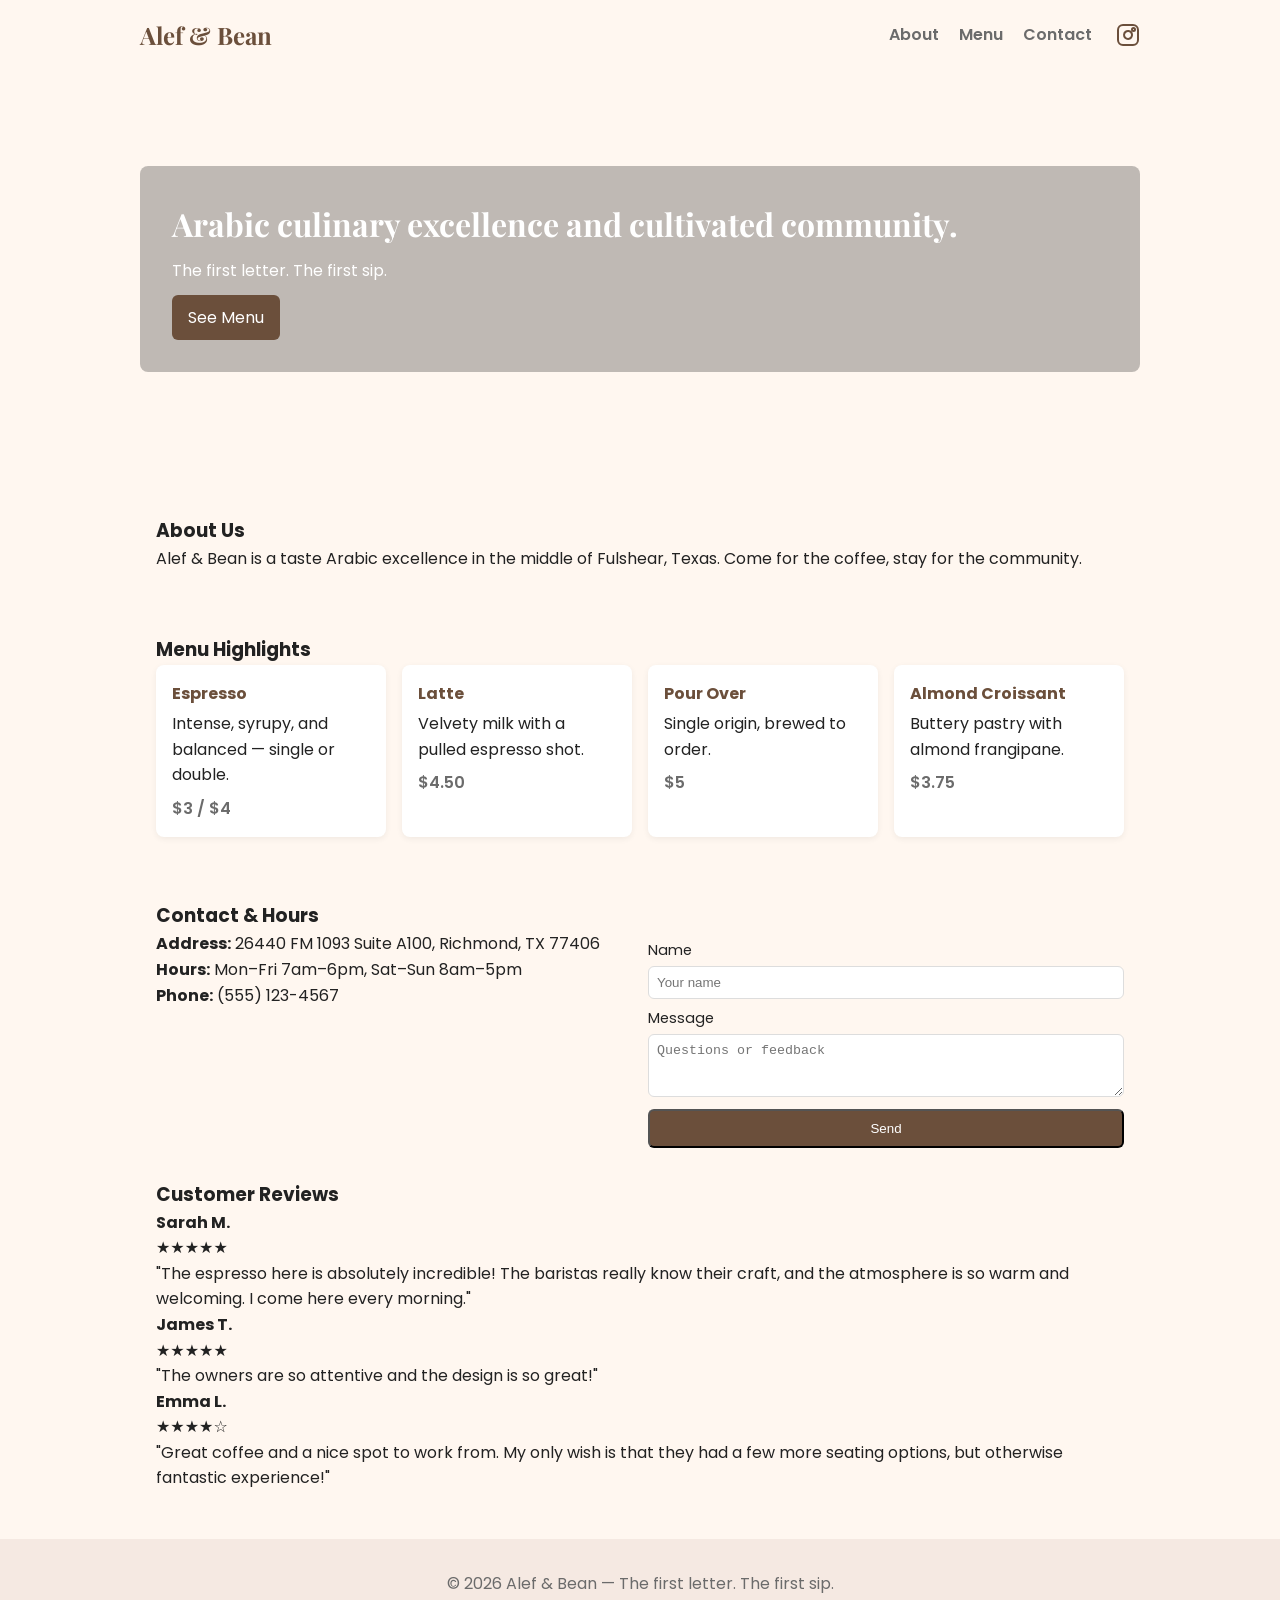
==== index.html @ 05bed170 "slogan" ====
<!doctype html>
<html lang="en">
<head>
  <meta charset="utf-8">
  <meta name="viewport" content="width=device-width,initial-scale=1">
  <title>Alef & Bean Coffee</title>
  <link rel="preconnect" href="https://fonts.gstatic.com" crossorigin>
  <link href="https://fonts.googleapis.com/css2?family=Playfair+Display:wght@600&family=Poppins:wght@300;400;600&display=swap" rel="stylesheet">
  <link rel="stylesheet" href="styles.css">
</head>
<body>
  <header class="site-header">
    <div class="container header-inner">
      <h1 class="brand">Alef & Bean</h1>
      <nav class="nav">
        <a href="#about">About</a>
        <a href="menu.html">Menu</a>
        <a href="#contact">Contact</a>
      </nav>
      <a href="https://www.instagram.com/alefandbean/" class="social-link instagram-link" target="_blank" rel="noopener noreferrer">
        <svg width="24" height="24" viewBox="0 0 24 24" fill="none" stroke="currentColor" stroke-width="2" stroke-linecap="round" stroke-linejoin="round">
          <rect x="2" y="2" width="20" height="20" rx="5" ry="5"></rect>
          <path d="M16 11.37A4 4 0 1 1 12.63 8 4 4 0 0 1 16 11.37z"></path>
          <circle cx="17.5" cy="6.5" r="1.5"></circle>
        </svg>
      </a>
    </div>
  </header>

  <section class="hero">
    <div class="hero-content container">
      <h2>Arabic culinary excellence and cultivated community.</h2>
      <p>The first letter. The first sip.</p>
      <a class="btn" href="#menu">See Menu</a>
    </div>
  </section>

  <main class="container">
    <section id="about" class="about">
      <h3>About Us</h3>
      <p>Alef & Bean is a taste Arabic excellence in the middle of Fulshear, Texas. Come for the coffee, stay for the community.</p>
    </section>

    <section id="menu" class="menu">
      <h3>Menu Highlights</h3>
      <div class="grid">
        <div class="card">
          <h4>Espresso</h4>
          <p>Intense, syrupy, and balanced — single or double.</p>
          <span class="price">$3 / $4</span>
        </div>
        <div class="card">
          <h4>Latte</h4>
          <p>Velvety milk with a pulled espresso shot.</p>
          <span class="price">$4.50</span>
        </div>
        <div class="card">
          <h4>Pour Over</h4>
          <p>Single origin, brewed to order.</p>
          <span class="price">$5</span>
        </div>
        <div class="card">
          <h4>Almond Croissant</h4>
          <p>Buttery pastry with almond frangipane.</p>
          <span class="price">$3.75</span>
        </div>
      </div>
    </section>

    <section id="contact" class="contact">
      <h3>Contact & Hours</h3>
      <div class="contact-grid">
        <div>
          <p><strong>Address:</strong> 26440 FM 1093 Suite A100, Richmond, TX 77406</p>
          <p><strong>Hours:</strong> Mon–Fri 7am–6pm, Sat–Sun 8am–5pm</p>
          <p><strong>Phone:</strong> (555) 123-4567</p>
        </div>
        <form class="contact-form" onsubmit="alert('Thanks — this is a demo form.'); return false;">
          <label for="name">Name</label>
          <input id="name" name="name" type="text" placeholder="Your name">
          <label for="message">Message</label>
          <textarea id="message" name="message" rows="3" placeholder="Questions or feedback"></textarea>
          <button class="btn" type="submit">Send</button>
        </form>
      </div>
    </section>

    <section id="reviews" class="reviews">
      <h3>Customer Reviews</h3>
      <div class="reviews-grid">
        <div class="review-card">
          <div class="review-header">
            <h4>Sarah M.</h4>
            <div class="stars">★★★★★</div>
          </div>
          <p>"The espresso here is absolutely incredible! The baristas really know their craft, and the atmosphere is so warm and welcoming. I come here every morning."</p>
        </div>
        <div class="review-card">
          <div class="review-header">
            <h4>James T.</h4>
            <div class="stars">★★★★★</div>
          </div>
          <p>"The owners are so attentive and the design is so great!"</p>
        </div>
        <div class="review-card">
          <div class="review-header">
            <h4>Emma L.</h4>
            <div class="stars">★★★★☆</div>
          </div>
          <p>"Great coffee and a nice spot to work from. My only wish is that they had a few more seating options, but otherwise fantastic experience!"</p>
        </div>
      </div>
    </section>
  </main>

  <footer class="site-footer">
    <div class="container">
      <p>© <span id="year"></span> Alef & Bean — The first letter. The first sip.</p>
    </div>
  </footer>

  <script>
    document.getElementById('year').textContent = new Date().getFullYear();
  </script>
</body>
</html>
---- styles.css ----
/* Basic reset */
*{box-sizing:border-box;margin:0;padding:0}
:root{
  --bg:#fff7f0;
  --accent:#6b4f3b;
  --muted:#6b6b6b;
  --card:#fff;
}
body{font-family:'Poppins',system-ui,-apple-system,Segoe UI,Roboto,'Helvetica Neue',Arial;line-height:1.6;color:#222;background:var(--bg)}
.container{max-width:1000px;margin:0 auto;padding:1rem}
.header-inner{display:flex;align-items:center;justify-content:space-between;padding:1rem 0 1rem 0;padding-right:3rem;position:relative}
.brand{font-family:'Playfair Display',serif;font-size:1.5rem;color:var(--accent)}
.nav a{margin-left:1rem;color:var(--muted);text-decoration:none;font-weight:600}
.social-link{position:absolute;right:0;top:50%;transform:translateY(-50%);color:var(--accent);text-decoration:none;display:flex;align-items:center;justify-content:center;transition:opacity 0.3s ease}
.social-link:hover{opacity:0.7}
.hero{background-image:url('https://images.unsplash.com/photo-1509042239860-f550ce710b93?auto=format&fit=crop&w=1500&q=80');background-size:cover;background-position:center;color:#fff;padding:6rem 0}
.hero-content{background:rgba(0,0,0,0.25);padding:2rem;border-radius:8px}
.hero h2{font-family:'Playfair Display',serif;font-size:2rem;margin-bottom:0.5rem}
.btn{display:inline-block;margin-top:0.75rem;padding:0.6rem 1rem;background:var(--accent);color:#fff;text-decoration:none;border-radius:6px}
.main{padding:2rem 0}
.about, .menu, .contact{padding:2rem 0}
.menu .grid{display:grid;grid-template-columns:repeat(auto-fit,minmax(200px,1fr));gap:1rem}
.card{background:var(--card);padding:1rem;border-radius:8px;box-shadow:0 2px 6px rgba(0,0,0,0.06)}
.card h4{margin-bottom:0.25rem;color:var(--accent)}
.price{display:block;margin-top:0.5rem;font-weight:600;color:var(--muted)}
.contact-grid{display:grid;grid-template-columns:1fr 1fr;gap:1rem;align-items:start}
.contact-form{display:flex;flex-direction:column}
.contact-form label{font-size:0.9rem;margin-top:0.5rem}
.contact-form input, .contact-form textarea{padding:0.5rem;border-radius:6px;border:1px solid #ddd;margin-top:0.25rem}
.site-footer{background:#f5e9e2;padding:1rem 0;text-align:center;color:var(--muted);margin-top:2rem}
@media(max-width:700px){
  .contact-grid{grid-template-columns:1fr}
  .header-inner{flex-direction:column;align-items:flex-start}
  .nav{margin-top:0.5rem}
  .hero{padding:3rem 0}
}
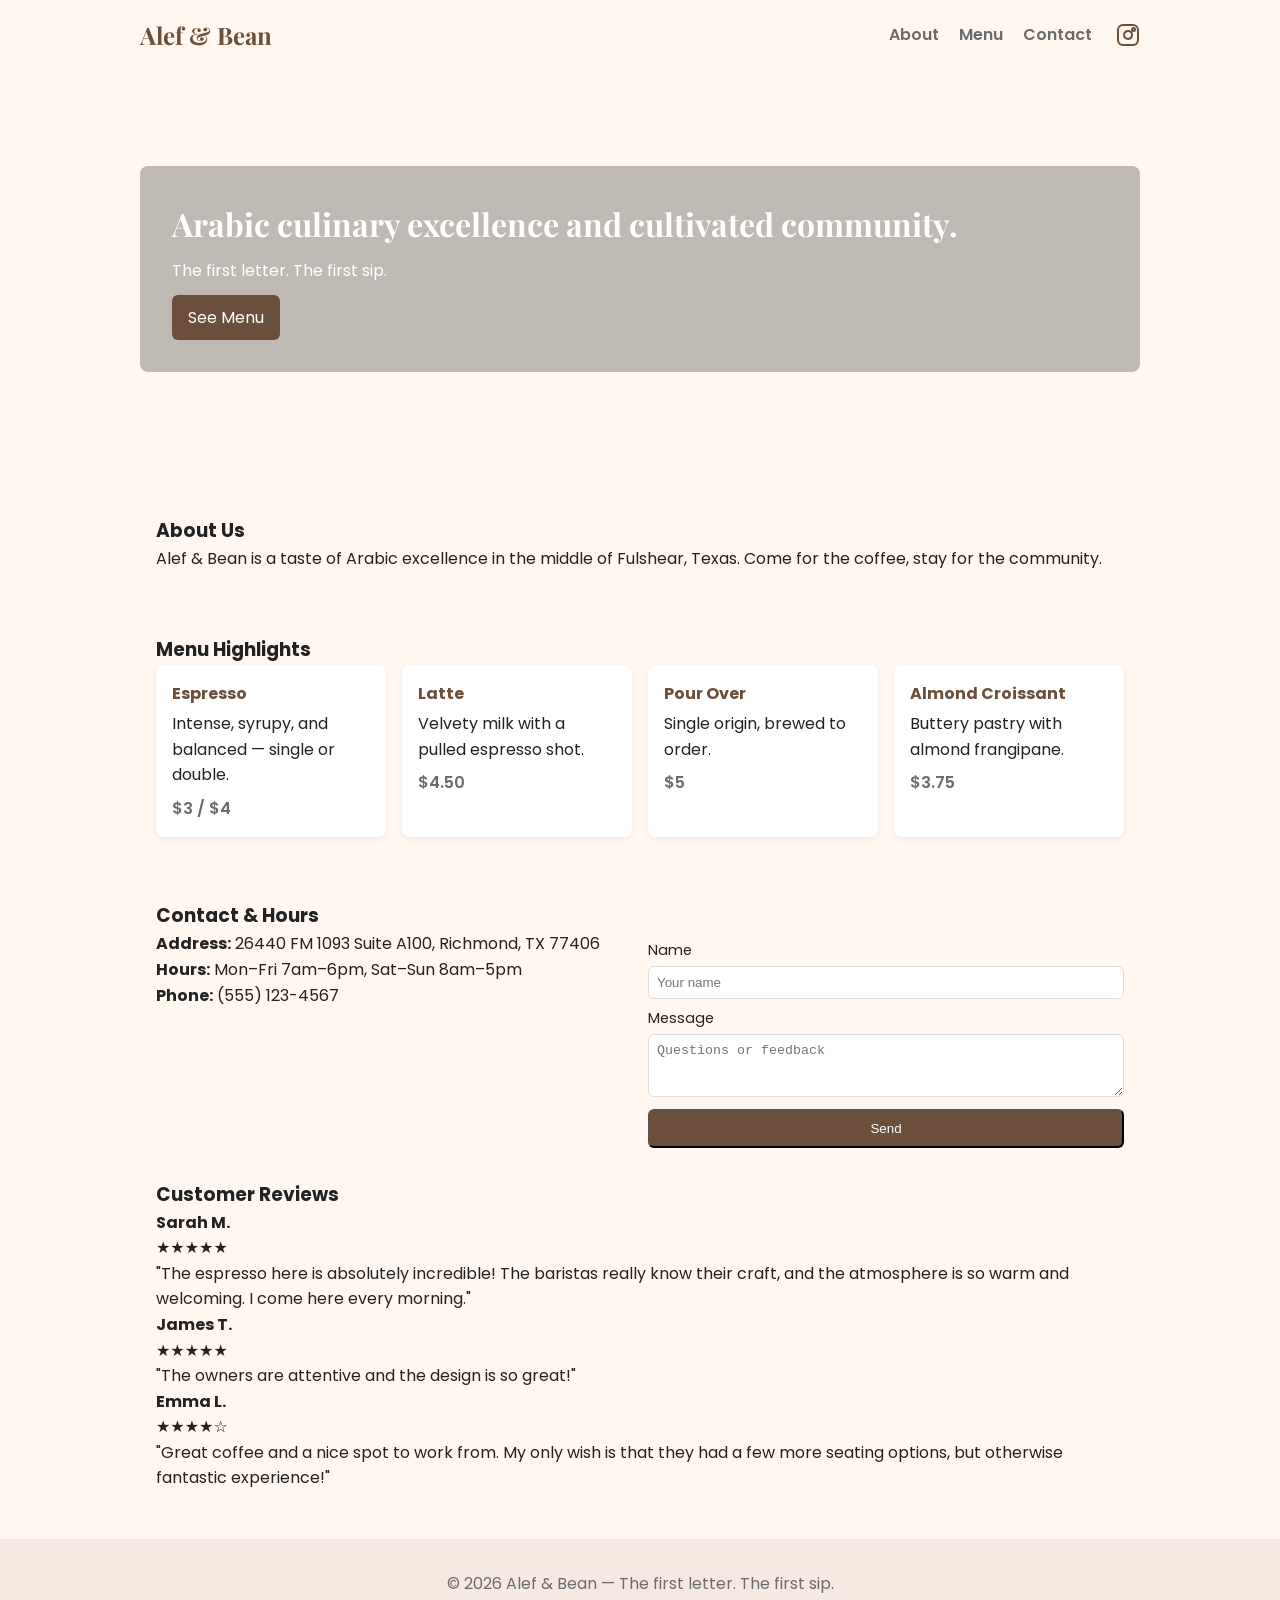
==== commit 9f7a7a04: "wording" ====
--- a/index.html
+++ b/index.html
@@ -38,7 +38,7 @@
   <main class="container">
     <section id="about" class="about">
       <h3>About Us</h3>
-      <p>Alef & Bean is a taste Arabic excellence in the middle of Fulshear, Texas. Come for the coffee, stay for the community.</p>
+      <p>Alef & Bean is a taste of Arabic excellence in the middle of Fulshear, Texas. Come for the coffee, stay for the community.</p>
     </section>
 
     <section id="menu" class="menu">
@@ -100,7 +100,7 @@
             <h4>James T.</h4>
             <div class="stars">★★★★★</div>
           </div>
-          <p>"The owners are so attentive and the design is so great!"</p>
+          <p>"The owners are attentive and the design is so great!"</p>
         </div>
         <div class="review-card">
           <div class="review-header">
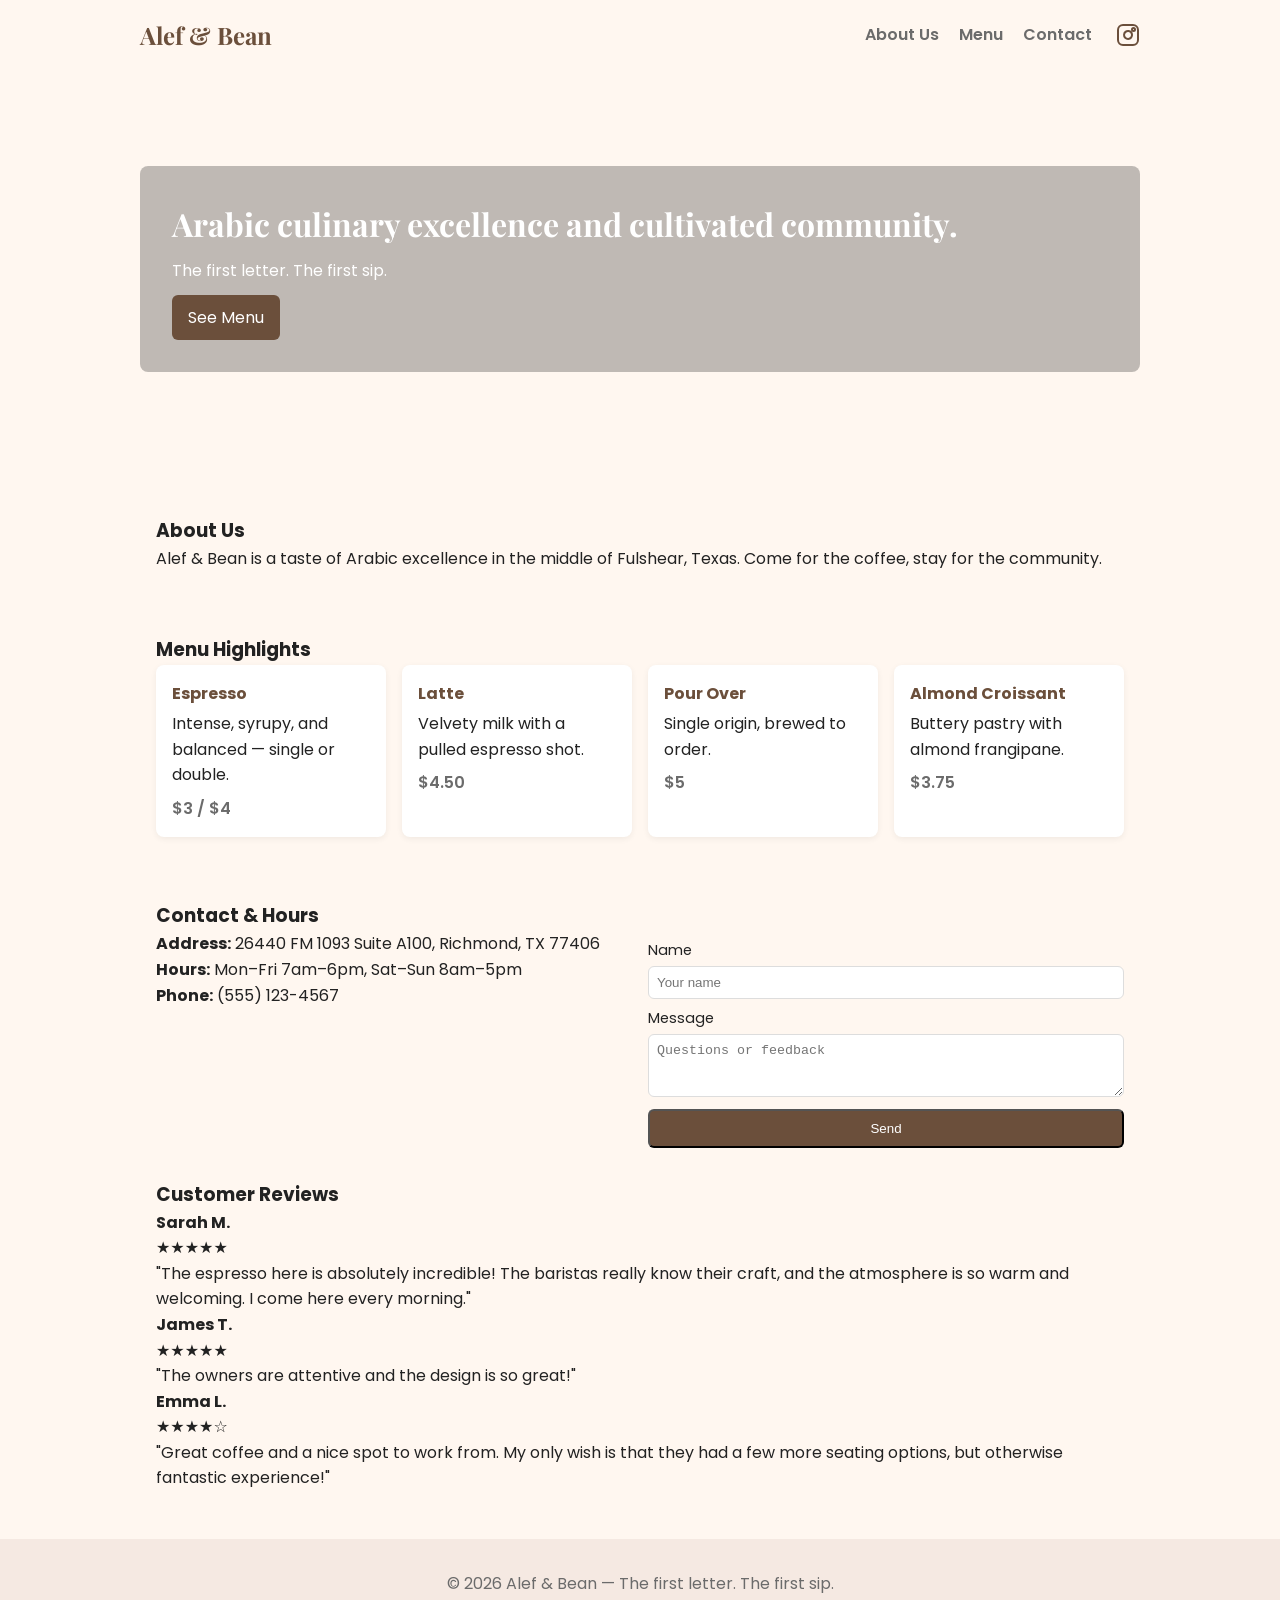
==== commit 8bbd227b: "aboutus" ====
--- a/index.html
+++ b/index.html
@@ -7,13 +7,14 @@
   <link rel="preconnect" href="https://fonts.gstatic.com" crossorigin>
   <link href="https://fonts.googleapis.com/css2?family=Playfair+Display:wght@600&family=Poppins:wght@300;400;600&display=swap" rel="stylesheet">
   <link rel="stylesheet" href="styles.css">
+  <link rel="stylesheet" href="header.css">
 </head>
 <body>
   <header class="site-header">
     <div class="container header-inner">
       <h1 class="brand">Alef & Bean</h1>
       <nav class="nav">
-        <a href="#about">About</a>
+        <a href="aboutus.html">About Us</a>
         <a href="menu.html">Menu</a>
         <a href="#contact">Contact</a>
       </nav>
--- a/styles.css
+++ b/styles.css
@@ -8,11 +8,6 @@
 }
 body{font-family:'Poppins',system-ui,-apple-system,Segoe UI,Roboto,'Helvetica Neue',Arial;line-height:1.6;color:#222;background:var(--bg)}
 .container{max-width:1000px;margin:0 auto;padding:1rem}
-.header-inner{display:flex;align-items:center;justify-content:space-between;padding:1rem 0 1rem 0;padding-right:3rem;position:relative}
-.brand{font-family:'Playfair Display',serif;font-size:1.5rem;color:var(--accent)}
-.nav a{margin-left:1rem;color:var(--muted);text-decoration:none;font-weight:600}
-.social-link{position:absolute;right:0;top:50%;transform:translateY(-50%);color:var(--accent);text-decoration:none;display:flex;align-items:center;justify-content:center;transition:opacity 0.3s ease}
-.social-link:hover{opacity:0.7}
 .hero{background-image:url('https://images.unsplash.com/photo-1509042239860-f550ce710b93?auto=format&fit=crop&w=1500&q=80');background-size:cover;background-position:center;color:#fff;padding:6rem 0}
 .hero-content{background:rgba(0,0,0,0.25);padding:2rem;border-radius:8px}
 .hero h2{font-family:'Playfair Display',serif;font-size:2rem;margin-bottom:0.5rem}
@@ -30,7 +25,5 @@
 .site-footer{background:#f5e9e2;padding:1rem 0;text-align:center;color:var(--muted);margin-top:2rem}
 @media(max-width:700px){
   .contact-grid{grid-template-columns:1fr}
-  .header-inner{flex-direction:column;align-items:flex-start}
-  .nav{margin-top:0.5rem}
   .hero{padding:3rem 0}
 }
--- a/header.css
+++ b/header.css
@@ -0,0 +1,50 @@
+/* Header-specific styles shared across pages */
+
+.header-inner {
+  display: flex;
+  align-items: center;
+  justify-content: space-between;
+  padding: 1rem 0;
+  padding-right: 3rem;
+  position: relative;
+}
+
+.brand {
+  font-family: 'Playfair Display', serif;
+  font-size: 1.5rem;
+  color: var(--accent);
+}
+
+.nav a {
+  margin-left: 1rem;
+  color: var(--muted);
+  text-decoration: none;
+  font-weight: 600;
+}
+
+.social-link {
+  position: absolute;
+  right: 0;
+  top: 50%;
+  transform: translateY(-50%);
+  color: var(--accent);
+  text-decoration: none;
+  display: flex;
+  align-items: center;
+  justify-content: center;
+  transition: opacity 0.3s ease;
+}
+
+.social-link:hover {
+  opacity: 0.7;
+}
+
+@media (max-width: 700px) {
+  .header-inner {
+    flex-direction: column;
+    align-items: flex-start;
+  }
+  .nav {
+    margin-top: 0.5rem;
+  }
+}
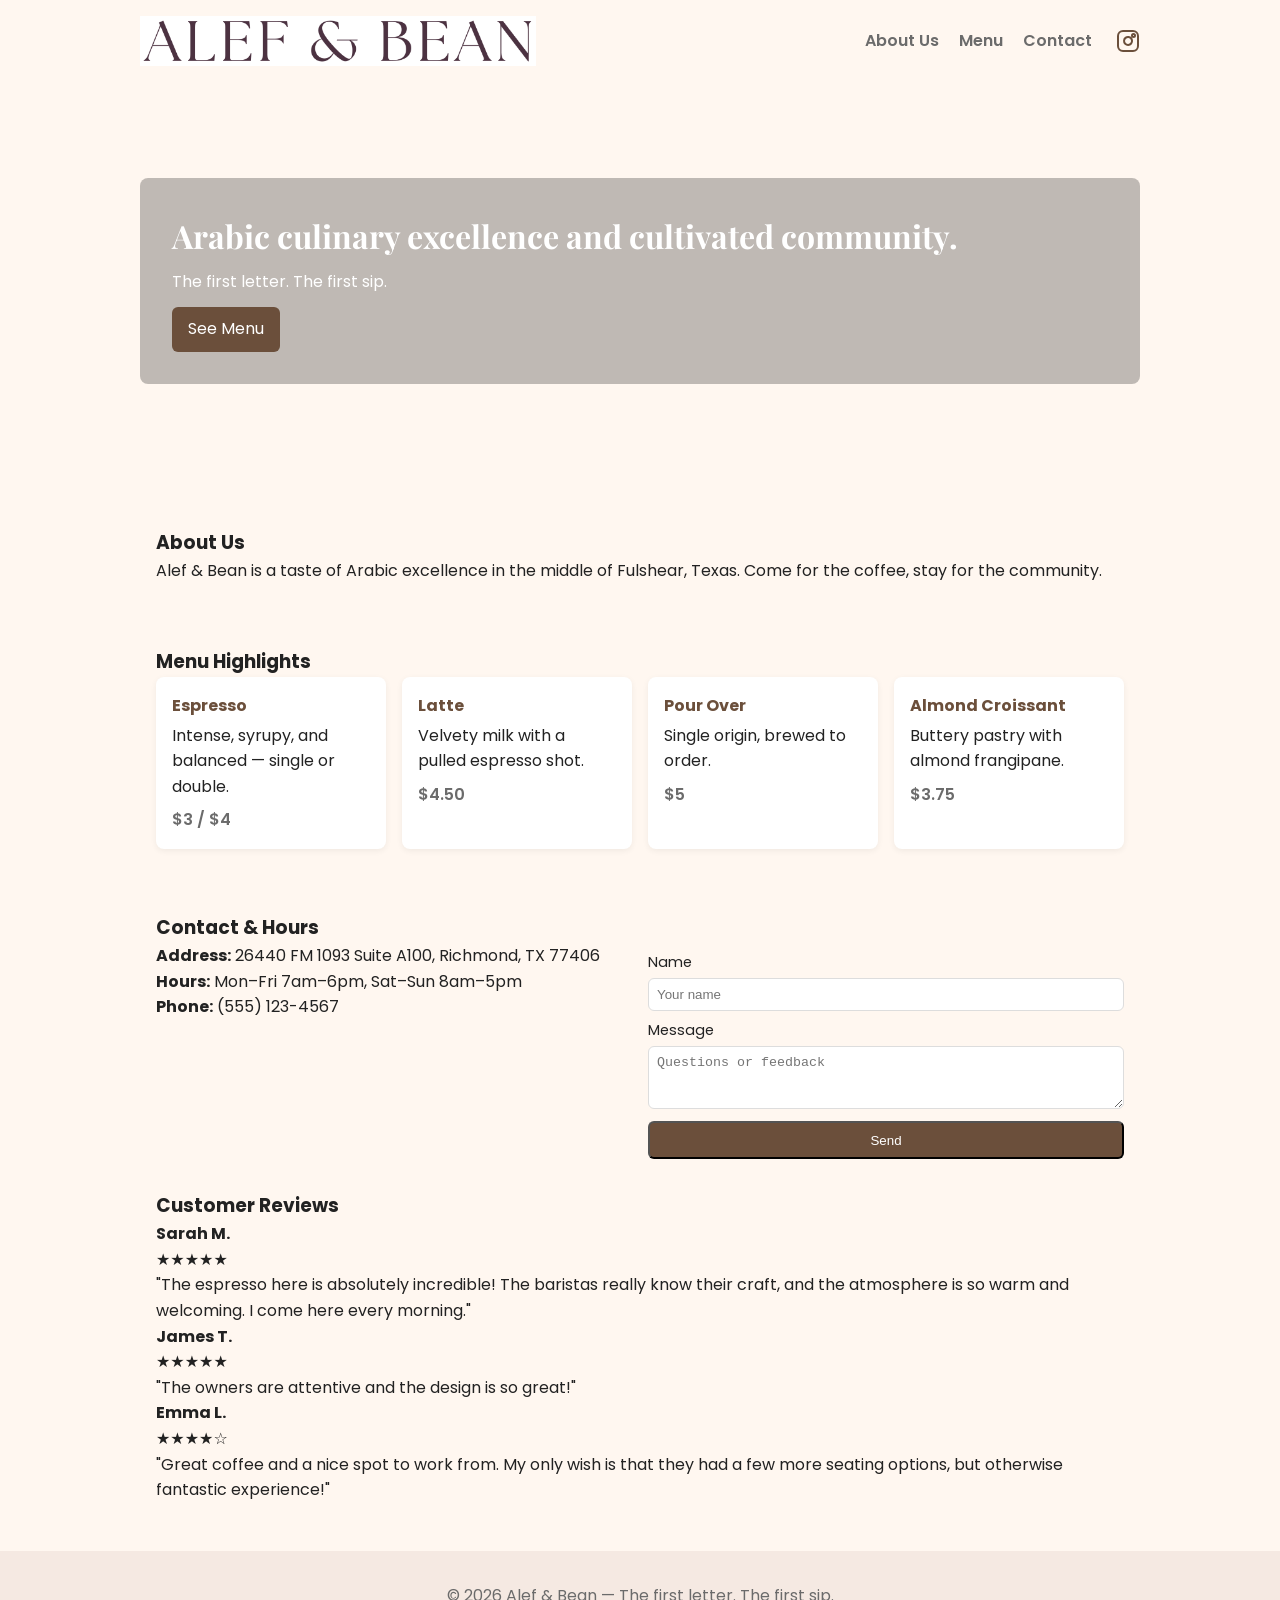
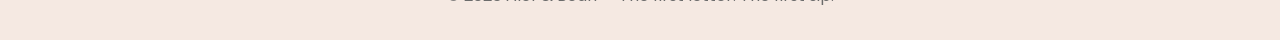
==== commit 39f09d33: "whitelogo" ====
--- a/index.html
+++ b/index.html
@@ -5,18 +5,18 @@
   <meta name="viewport" content="width=device-width,initial-scale=1">
   <title>Alef & Bean Coffee</title>
   <link rel="preconnect" href="https://fonts.gstatic.com" crossorigin>
-  <link href="https://fonts.googleapis.com/css2?family=Playfair+Display:wght@600&family=Poppins:wght@300;400;600&display=swap" rel="stylesheet">
+  <link href="https://fonts.googleapis.com/css2?family=The+Seasons&family=Playfair+Display:wght@600&family=Poppins:wght@300;400;600&display=swap" rel="stylesheet">
   <link rel="stylesheet" href="styles.css">
   <link rel="stylesheet" href="header.css">
 </head>
 <body>
   <header class="site-header">
     <div class="container header-inner">
-      <h1 class="brand">Alef & Bean</h1>
+      <h1 class="brand"><a href="index.html"><img src="headerwhiteback.png" alt="Alef & Bean" class="brand-img"></a></h1>
       <nav class="nav">
         <a href="aboutus.html">About Us</a>
         <a href="menu.html">Menu</a>
-        <a href="#contact">Contact</a>
+        <a href="contact.html">Contact</a>
       </nav>
       <a href="https://www.instagram.com/alefandbean/" class="social-link instagram-link" target="_blank" rel="noopener noreferrer">
         <svg width="24" height="24" viewBox="0 0 24 24" fill="none" stroke="currentColor" stroke-width="2" stroke-linecap="round" stroke-linejoin="round">
@@ -32,7 +32,7 @@
     <div class="hero-content container">
       <h2>Arabic culinary excellence and cultivated community.</h2>
       <p>The first letter. The first sip.</p>
-      <a class="btn" href="#menu">See Menu</a>
+      <a class="btn" href="menu.html">See Menu</a>
     </div>
   </section>
 
--- a/header.css
+++ b/header.css
@@ -10,9 +10,20 @@
 }
 
 .brand {
-  font-family: 'Playfair Display', serif;
+  font-family: 'The Seasons', serif;
   font-size: 1.5rem;
   color: var(--accent);
+}
+
+.brand a {
+  color: var(--accent);
+  text-decoration: none;
+}
+
+.brand-img {
+  height: 50px;
+  width: auto;
+  display: block;
 }
 
 .nav a {
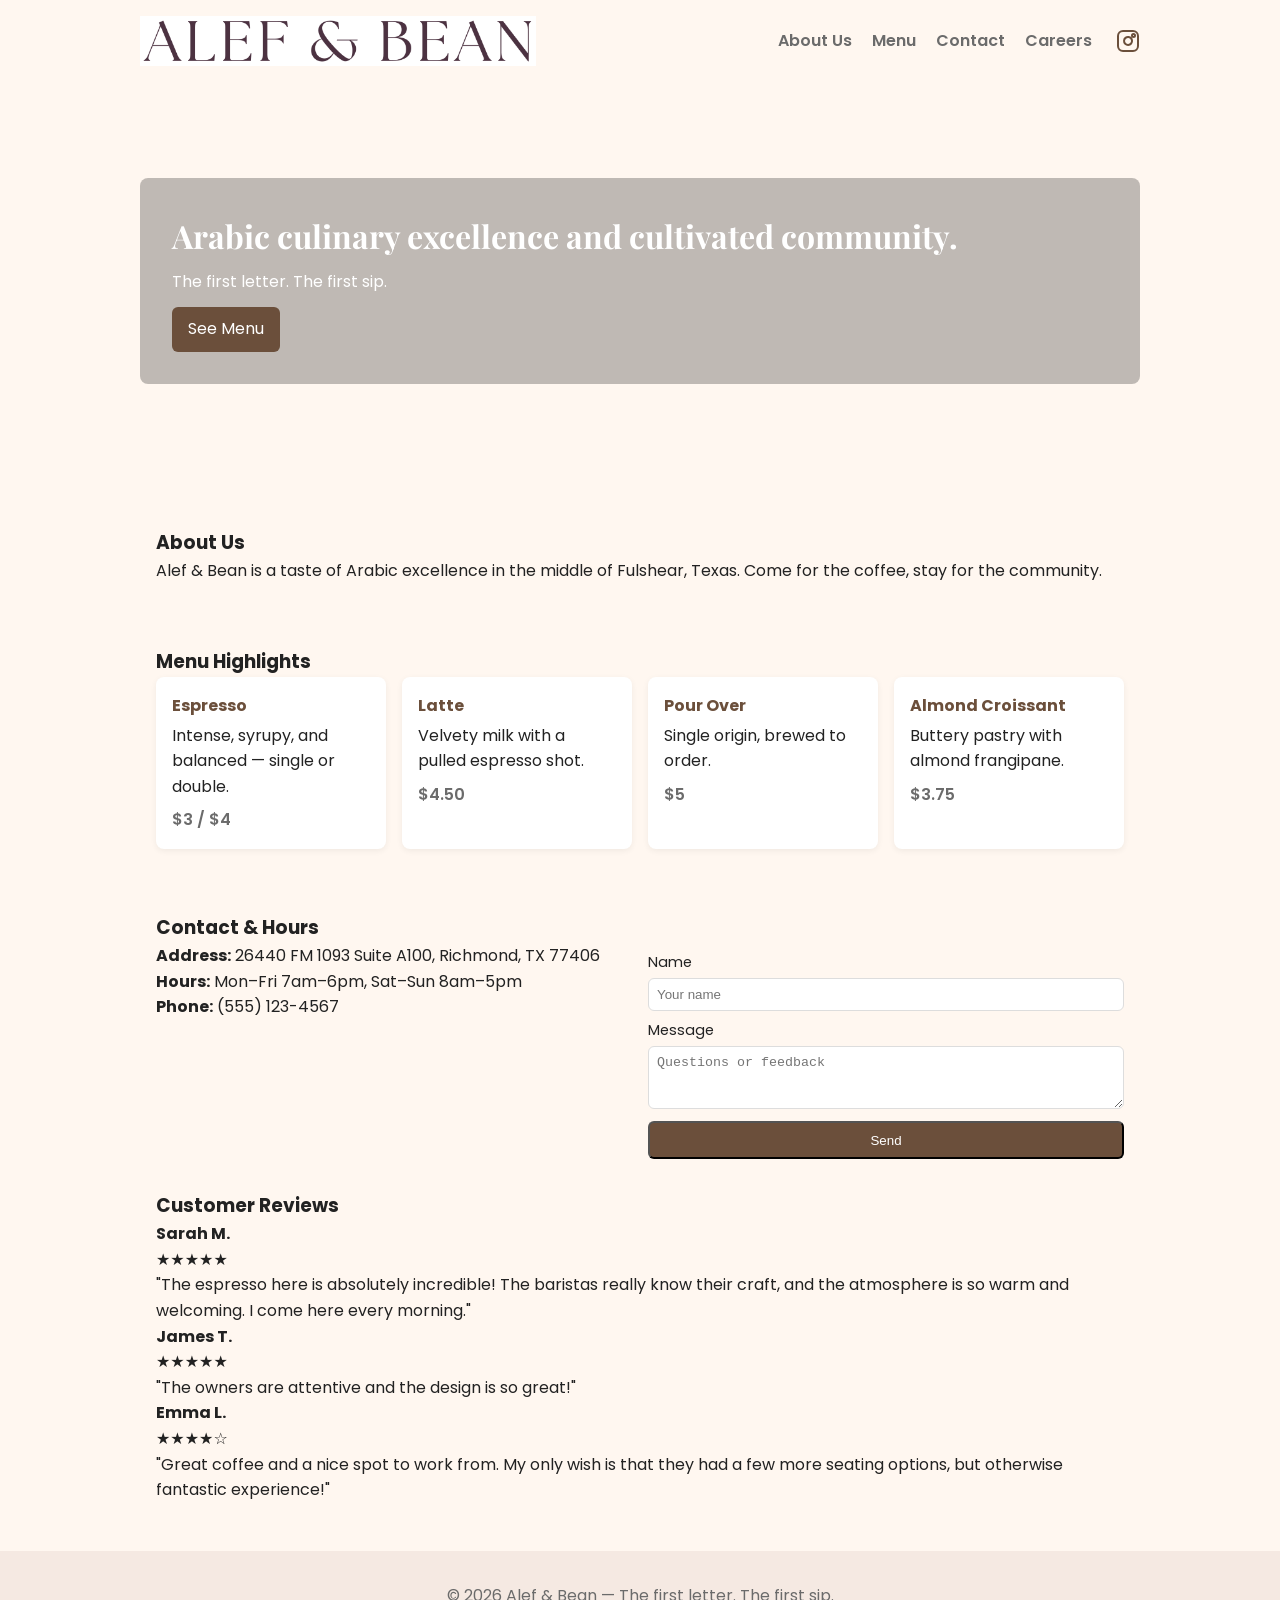
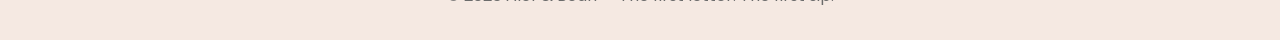
==== commit 716171d2: "headeronallpages" ====
--- a/index.html
+++ b/index.html
@@ -17,6 +17,7 @@
         <a href="aboutus.html">About Us</a>
         <a href="menu.html">Menu</a>
         <a href="contact.html">Contact</a>
+        <a href="jobapplication.html">Careers</a>
       </nav>
       <a href="https://www.instagram.com/alefandbean/" class="social-link instagram-link" target="_blank" rel="noopener noreferrer">
         <svg width="24" height="24" viewBox="0 0 24 24" fill="none" stroke="currentColor" stroke-width="2" stroke-linecap="round" stroke-linejoin="round">
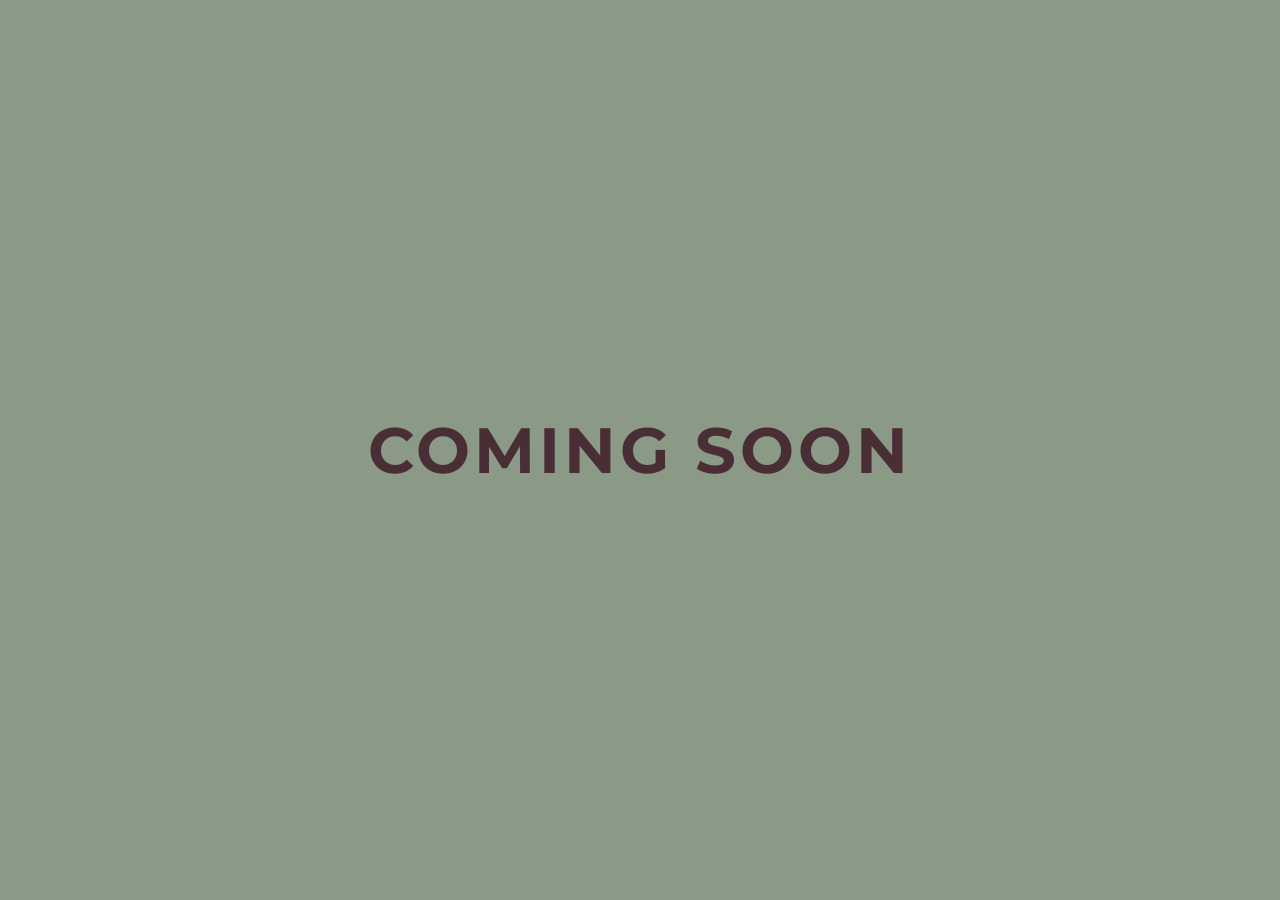
==== commit 871cb247: "comingsoon" ====
--- a/index.html
+++ b/index.html
@@ -1,128 +1,49 @@
-<!doctype html>
+<!DOCTYPE html>
 <html lang="en">
 <head>
-  <meta charset="utf-8">
-  <meta name="viewport" content="width=device-width,initial-scale=1">
-  <title>Alef & Bean Coffee</title>
-  <link rel="preconnect" href="https://fonts.gstatic.com" crossorigin>
-  <link href="https://fonts.googleapis.com/css2?family=The+Seasons&family=Playfair+Display:wght@600&family=Poppins:wght@300;400;600&display=swap" rel="stylesheet">
-  <link rel="stylesheet" href="styles.css">
-  <link rel="stylesheet" href="header.css">
+    <meta charset="UTF-8">
+    <meta name="viewport" content="width=device-width, initial-scale=1.0">
+    <title>Coming Soon</title>
+    <link rel="preconnect" href="https://fonts.googleapis.com">
+    <link rel="preconnect" href="https://fonts.gstatic.com" crossorigin>
+    <link href="https://fonts.googleapis.com/css2?family=Montserrat:wght@700&display=swap" rel="stylesheet">
+    
+    <style>
+        * {
+            margin: 0;
+            padding: 0;
+            box-sizing: border-box;
+        }
+
+        body {
+            height: 100vh;
+            display: flex;
+            justify-content: center;
+            align-items: center;
+            background-color: #8A9A86; /* Sage Green */
+            color: #4A2E35; /* Plum */
+            font-family: 'Montserrat', sans-serif;
+            text-transform: uppercase;
+            letter-spacing: 4px;
+        }
+
+        h1 {
+            font-size: 4rem; /* Big, impactful size */
+            text-align: center;
+            padding: 20px;
+        }
+
+        /* Adjust font size for smaller screens like phones */
+        @media (max-width: 600px) {
+            h1 {
+                font-size: 2.5rem;
+            }
+        }
+    </style>
 </head>
 <body>
-  <header class="site-header">
-    <div class="container header-inner">
-      <h1 class="brand"><a href="index.html"><img src="headerwhiteback.png" alt="Alef & Bean" class="brand-img"></a></h1>
-      <nav class="nav">
-        <a href="aboutus.html">About Us</a>
-        <a href="menu.html">Menu</a>
-        <a href="contact.html">Contact</a>
-        <a href="jobapplication.html">Careers</a>
-      </nav>
-      <a href="https://www.instagram.com/alefandbean/" class="social-link instagram-link" target="_blank" rel="noopener noreferrer">
-        <svg width="24" height="24" viewBox="0 0 24 24" fill="none" stroke="currentColor" stroke-width="2" stroke-linecap="round" stroke-linejoin="round">
-          <rect x="2" y="2" width="20" height="20" rx="5" ry="5"></rect>
-          <path d="M16 11.37A4 4 0 1 1 12.63 8 4 4 0 0 1 16 11.37z"></path>
-          <circle cx="17.5" cy="6.5" r="1.5"></circle>
-        </svg>
-      </a>
-    </div>
-  </header>
 
-  <section class="hero">
-    <div class="hero-content container">
-      <h2>Arabic culinary excellence and cultivated community.</h2>
-      <p>The first letter. The first sip.</p>
-      <a class="btn" href="menu.html">See Menu</a>
-    </div>
-  </section>
+    <h1>Coming Soon</h1>
 
-  <main class="container">
-    <section id="about" class="about">
-      <h3>About Us</h3>
-      <p>Alef & Bean is a taste of Arabic excellence in the middle of Fulshear, Texas. Come for the coffee, stay for the community.</p>
-    </section>
-
-    <section id="menu" class="menu">
-      <h3>Menu Highlights</h3>
-      <div class="grid">
-        <div class="card">
-          <h4>Espresso</h4>
-          <p>Intense, syrupy, and balanced — single or double.</p>
-          <span class="price">$3 / $4</span>
-        </div>
-        <div class="card">
-          <h4>Latte</h4>
-          <p>Velvety milk with a pulled espresso shot.</p>
-          <span class="price">$4.50</span>
-        </div>
-        <div class="card">
-          <h4>Pour Over</h4>
-          <p>Single origin, brewed to order.</p>
-          <span class="price">$5</span>
-        </div>
-        <div class="card">
-          <h4>Almond Croissant</h4>
-          <p>Buttery pastry with almond frangipane.</p>
-          <span class="price">$3.75</span>
-        </div>
-      </div>
-    </section>
-
-    <section id="contact" class="contact">
-      <h3>Contact & Hours</h3>
-      <div class="contact-grid">
-        <div>
-          <p><strong>Address:</strong> 26440 FM 1093 Suite A100, Richmond, TX 77406</p>
-          <p><strong>Hours:</strong> Mon–Fri 7am–6pm, Sat–Sun 8am–5pm</p>
-          <p><strong>Phone:</strong> (555) 123-4567</p>
-        </div>
-        <form class="contact-form" onsubmit="alert('Thanks — this is a demo form.'); return false;">
-          <label for="name">Name</label>
-          <input id="name" name="name" type="text" placeholder="Your name">
-          <label for="message">Message</label>
-          <textarea id="message" name="message" rows="3" placeholder="Questions or feedback"></textarea>
-          <button class="btn" type="submit">Send</button>
-        </form>
-      </div>
-    </section>
-
-    <section id="reviews" class="reviews">
-      <h3>Customer Reviews</h3>
-      <div class="reviews-grid">
-        <div class="review-card">
-          <div class="review-header">
-            <h4>Sarah M.</h4>
-            <div class="stars">★★★★★</div>
-          </div>
-          <p>"The espresso here is absolutely incredible! The baristas really know their craft, and the atmosphere is so warm and welcoming. I come here every morning."</p>
-        </div>
-        <div class="review-card">
-          <div class="review-header">
-            <h4>James T.</h4>
-            <div class="stars">★★★★★</div>
-          </div>
-          <p>"The owners are attentive and the design is so great!"</p>
-        </div>
-        <div class="review-card">
-          <div class="review-header">
-            <h4>Emma L.</h4>
-            <div class="stars">★★★★☆</div>
-          </div>
-          <p>"Great coffee and a nice spot to work from. My only wish is that they had a few more seating options, but otherwise fantastic experience!"</p>
-        </div>
-      </div>
-    </section>
-  </main>
-
-  <footer class="site-footer">
-    <div class="container">
-      <p>© <span id="year"></span> Alef & Bean — The first letter. The first sip.</p>
-    </div>
-  </footer>
-
-  <script>
-    document.getElementById('year').textContent = new Date().getFullYear();
-  </script>
 </body>
 </html>
